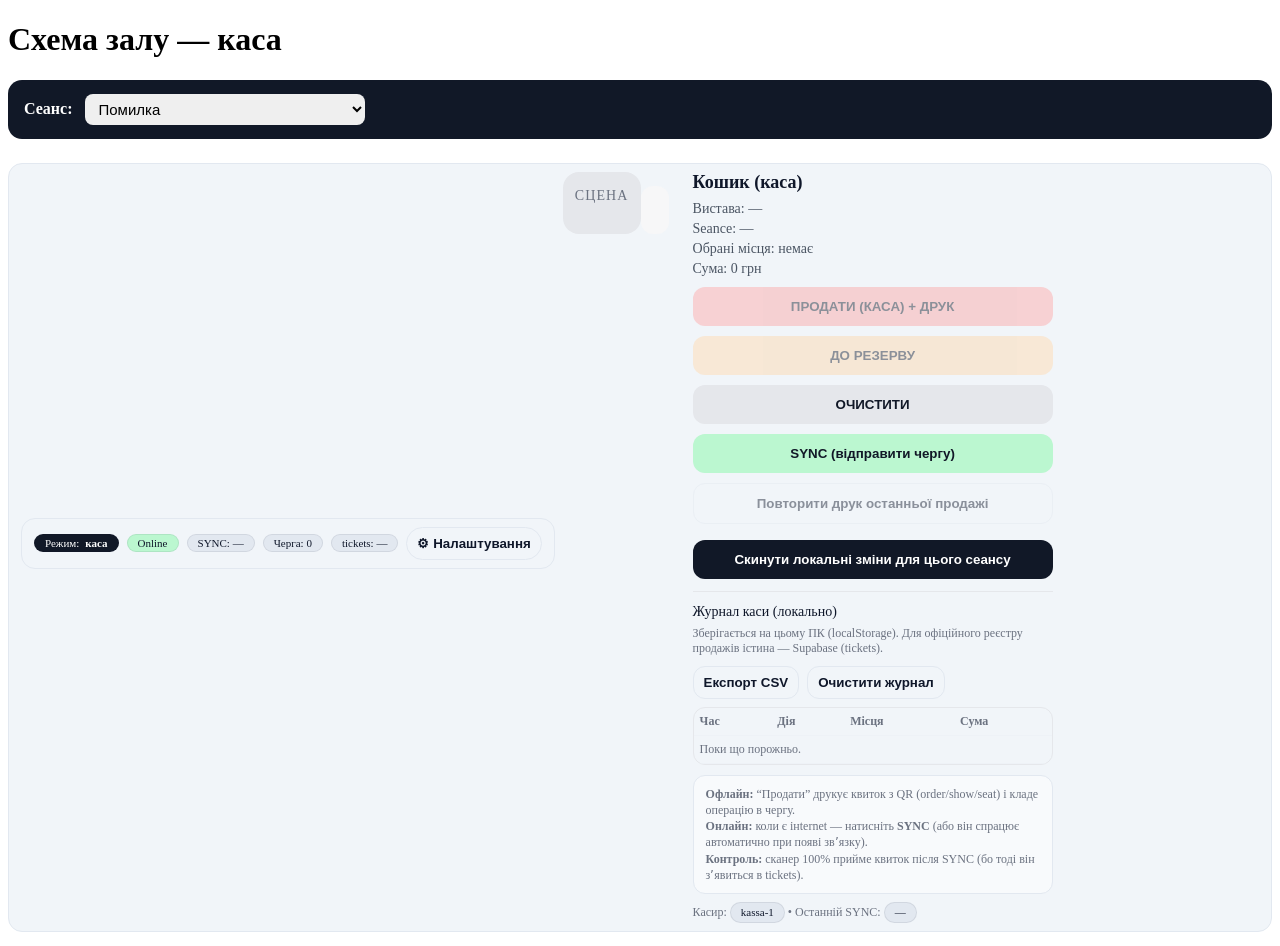
==== cashier/hall-cash.html @ d055e97c "Create hall-cash.html" ====
<!DOCTYPE html>
<html lang="uk">
<head>
  <meta charset="utf-8" />
  <meta name="viewport" content="width=device-width,initial-scale=1" /> 
  <title>Схема залу — каса</title>

  <link rel="stylesheet" href="../styles.css" />

  <!-- QR генерация в браузере -->
  <script type="module">
  import QRCode from "https://esm.sh/qrcode@1.5.4";
  window.QRCode = QRCode;
</script>

  <style>
    .hall-layout{display:flex;gap:24px;align-items:flex-start;}
    .hall-left{flex:1 1 auto;min-width:0;}
    .hall-sidebar{width:360px;flex:0 0 360px;}
    .hall-card{margin-top:0;}

  .hall-scroll{
  background:#e5e7eb;
  border-radius:16px;
  padding:12px;
  overflow-x:auto;
  overflow-y:visible;
  -webkit-overflow-scrolling:touch;
}
    .hall-inner{
  width: max-content;
  margin: 0 auto;
}


    .hall-section{margin-bottom:18px;}
    .hall-section-title{
      text-align:center;font-size:14px;text-transform:uppercase;
      letter-spacing:.08em;color:#6b7280;margin:4px 0 6px;
    }

    .row-line{display:flex;align-items:center;gap:8px;margin-bottom:4px;}
    .row-label{width:22px;text-align:right;font-size:11px;color:#6b7280;flex:0 0 22px;}
    .seats-row{display:flex;gap:4px;flex-wrap:nowrap;}

    .seat{
      width:24px;height:24px;border-radius:6px;border:1px solid #d1d5db;background:#fff;
      font-size:11px;display:flex;align-items:center;justify-content:center;
      cursor:pointer;padding:0;user-select:none;
    }
  

.seat--no-sale {
  background:#e5e7eb !important;
  color:#9ca3af !important;
  cursor:not-allowed;
}



    .seat--selected{background:#2563eb !important;color:#fff;border-color:#2563eb;}

    .seat--sold{background:#9ca3af !important;color:#fff;border-color:#9ca3af;cursor:not-allowed;}
    .seat--reserved{background:#f59e0b !important;color:#111827;border-color:#f59e0b;}
    .seat--blocked{background:#111827 !important;color:#fff;border-color:#111827;cursor:not-allowed;}

    .seat--gap-right{margin-right:16px;}
    .amphi-gap{width:24px;flex:0 0 24px;}

    .parter-wrap{display:flex;justify-content:center;align-items:flex-start;gap:24px;}
    .hall-lodge{display:flex;flex-direction:column;align-items:center;gap:4px;}
    .hall-lodge-label{font-size:11px;color:#6b7280;margin-bottom:4px;}
    .hall-lodge-seats{display:flex;flex-direction:column;gap:4px;}

    .hall-summary-title{margin-top:0;margin-bottom:8px;}
    .hall-summary-meta{font-size:14px;color:#4b5563;margin:4px 0;}

    .row-price-list{
      margin-top:14px;padding:12px 14px;background:#f7f7f8;border-radius:12px;font-size:14px;
    }
    .row-price{
      display:flex;align-items:center;gap:8px;font-size:14px;color:#0f172a;
      padding:6px 0;border-bottom:1px dotted #e5e7eb;
    }
    .row-price:last-child{border-bottom:0;}
    .row-price .dots{flex:1 1 auto;border-bottom:1px dotted #e5e7eb;height:0;transform:translateY(-2px);}

    .seat--empty{visibility:hidden;pointer-events:none;border:none;background:transparent;}

    .cash-badge{
      display:flex;flex-wrap:wrap;align-items:center;gap:8px;
      background:#f1f5f9;border:1px solid #e2e8f0;color:#0f172a;
      padding:8px 12px;border-radius:14px;font-size:12px;margin:6px 0 14px;
    }
    .pill{
      display:inline-flex;align-items:center;gap:6px;
      padding:2px 10px;border-radius:999px;background:#e2e8f0;color:#0f172a;font-size:11px;
      border:1px solid rgba(15,23,42,.08);
    }
    .pill.ok{background:#bbf7d0;}
    .pill.warn{background:#fed7aa;}
    .pill.bad{background:#fecaca;}
    .pill.dark{background:#111827;color:#fff;}

    .cash-actions{display:flex;flex-direction:column;gap:10px;margin-top:10px;}
    .btn{border:0;border-radius:12px;padding:12px 14px;font-weight:800;cursor:pointer;}
    .btn:disabled{opacity:.45;cursor:not-allowed;}
    .btn-sell{background:#fca5a5;color:#111827;}
    .btn-reserve{background:#fed7aa;color:#111827;}
    .btn-clear{background:#e5e7eb;color:#111827;}
    .btn-sync{background:#bbf7d0;color:#111827;}
    .btn-reset{background:#111827;color:#fff;margin-top:6px;}
    .btn-ghost{background:#f1f5f9;color:#0f172a;border:1px solid #e2e8f0;}

    .note{
      font-size:12px;color:#6b7280;line-height:1.35;margin-top:10px;
      background:#f8fafc;border:1px solid #e2e8f0;border-radius:12px;padding:10px 12px;
    }

    .smallline{font-size:12px;color:#6b7280;margin-top:8px;line-height:1.35;}
    .k-sep{height:1px;background:#e5e7eb;margin:12px 0;}
    .k-mini{font-size:12px;color:#6b7280;}
    .k-h3{margin:8px 0 6px;font-size:14px;}
    .k-table{width:100%;border-collapse:collapse;font-size:12px;}
    .k-table th,.k-table td{padding:6px 6px;border-bottom:1px solid #eef2f7;vertical-align:top;}
    .k-table th{text-align:left;color:#6b7280;font-weight:700;}
    .k-table td{color:#0f172a;}
    .k-table .muted{color:#6b7280;}

    /* Modal */
    .modalBack{position:fixed;inset:0;background:rgba(15,23,42,.55);display:none;align-items:center;justify-content:center;padding:16px;z-index:50;}
    .modal{width:min(560px,100%);background:#fff;border-radius:16px;padding:14px;border:1px solid #e5e7eb;box-shadow:0 20px 60px rgba(15,23,42,.25);}
    .modal h2{margin:0 0 10px;}
    .formRow{display:grid;gap:6px;margin:10px 0;}
    .formRow label{font-size:12px;color:#6b7280;}
    .formRow input{border:1px solid #e5e7eb;border-radius:12px;padding:10px 12px;font-size:14px;}
    .modalActions{display:flex;gap:10px;justify-content:flex-end;margin-top:12px;flex-wrap:wrap;}

.hall-left {
  display: flex;
  justify-content: center;
}

    
    @media (max-width:900px){
      .hall-layout{flex-direction:column;}
      .hall-sidebar{width:auto;}
    }

    /* -------------------- EMBED MODE (backoffice) -------------------- */
    html.embed .hall-sidebar { display: none !important; }
    html.embed .cash-badge { display: none !important; }
    html.embed .row-price-list { display: none !important; }

    html.embed .container { max-width: 100% !important; }
    html.embed .hall-layout { gap: 0 !important; }
    html.embed .hall-scroll { padding: 8px !important; }
    html.embed .hall-inner { width: max(1200px, 100%) !important; }
  </style>
</head>

<body>
  <div id="site-header"></div>

  <main class="main">
    <div class="container">
      <h1>Схема залу — каса</h1>

<div style="
  margin:16px 0 24px;
  padding:14px 16px;
  background:#111827;
  color:#fff;
  border-radius:14px;
  display:flex;
  align-items:center;
  gap:12px;
">

  <label style="font-weight:700;">Сеанс:</label>

  <select id="cashSeanceSelect"
          style="
            padding:6px 10px;
            font-size:15px;
            border-radius:8px;
            border:none;
            min-width:280px;
          ">
    <option value="">Завантаження…</option>
  </select>

</div>




<div class="cash-badge">

      
      <div class="cash-badge">
        <span class="pill dark">Режим: <b>каса</b></span>
        <span class="pill" id="netPill">—</span>
        <span class="pill" id="syncPill">SYNC: —</span>
        <span class="pill" id="qPill">Черга: 0</span>
        <span class="pill" id="onlineBlockPill">tickets: —</span>
        <button id="btnSettings" class="btn btn-ghost" style="padding:8px 10px;border-radius:999px;">⚙ Налаштування</button>
      </div>

      <div class="hall-layout">
        <div class="hall-left">
          <div class="hall-scroll">
            <div class="hall-inner">

              <section class="hall-section">
                <div class="hall-section-title">СЦЕНА</div>

                

                  <div id="parter-block"></div>

                  
              </section>

              

            </div>
          </div>

        <div class="row-price-list"></div>
        </div>  

        <aside class="hall-sidebar">
          <div class="card hall-card">
            <h2 class="hall-summary-title">Кошик (каса)</h2>

            <p id="summary-show" class="hall-summary-meta">Вистава: —</p>
            <p id="summary-seance" class="hall-summary-meta">Seance: —</p>
            <p id="summary-places" class="hall-summary-meta">Обрані місця: немає</p>
            <p id="summary-amount" class="hall-summary-meta">Сума: 0 грн</p>

            <div class="cash-actions">
              <button id="btn-sell" class="btn btn-sell" disabled>ПРОДАТИ (КАСА) + ДРУК</button>
              <button id="btn-reserve" class="btn btn-reserve" disabled>ДО РЕЗЕРВУ</button>
              <button id="btn-clear" class="btn btn-clear">ОЧИСТИТИ</button>
              <button id="btn-sync" class="btn btn-sync">SYNC (відправити чергу)</button>
              <button id="btn-reprint" class="btn btn-ghost" disabled>Повторити друк останньої продажі</button>
              <button id="btn-reset" class="btn btn-reset">Скинути локальні зміни для цього сеансу</button>
            </div>

            <div class="k-sep"></div>

            <div class="k-h3">Журнал каси (локально)</div>
            <div class="k-mini">Зберігається на цьому ПК (localStorage). Для офіційного реєстру продажів істина — Supabase (tickets).</div>

            <div style="display:flex;gap:8px;flex-wrap:wrap;margin:10px 0 8px;">
              <button id="btnExportCashCsv" class="btn btn-ghost" style="padding:8px 10px;">Експорт CSV</button>
              <button id="btnClearCashLog" class="btn btn-ghost" style="padding:8px 10px;">Очистити журнал</button>
            </div>

            <div style="max-height:220px;overflow:auto;border:1px solid #e5e7eb;border-radius:12px;">
              <table class="k-table" id="cashLogTable">
                <thead>
                  <tr>
                    <th>Час</th>
                    <th>Дія</th>
                    <th>Місця</th>
                    <th>Сума</th>
                  </tr>
                </thead>
                <tbody id="cashLogBody">
                  <tr><td class="muted" colspan="4">Поки що порожньо.</td></tr>
                </tbody>
              </table>
            </div>

            <div class="note">
              <b>Офлайн:</b> “Продати” друкує квиток з QR (order/show/seat) і кладе операцію в чергу.
              <br><b>Онлайн:</b> коли є інternet — натисніть <b>SYNC</b> (або він спрацює автоматично при появі звʼязку).
              <br><b>Контроль:</b> сканер 100% прийме квиток після SYNC (бо тоді він зʼявиться в tickets).
            </div>

            <div class="smallline">
              Касир: <span class="pill" id="cashierIdPill">—</span>
              • Останній SYNC: <span class="pill" id="lastSyncPill">—</span>
            </div>
          </div>
        </aside>
      </div>
    </div>
  </main>

  <div id="site-footer"></div>
  <script type="module" src="../scripts/include.js"></script>

  <!-- Modal -->
  <div class="modalBack" id="modalBack">
    <div class="modal">
      <h2>Налаштування каси (цей ПК)</h2>

      <div class="formRow">
        <label for="inpCashierId">cashier_id (наприклад: kassa-1)</label>
        <input id="inpCashierId" placeholder="kassa-1" />
      </div>

      <div class="formRow">
        <label for="inpSecret">CASHIER_SYNC_SECRET (якщо використовується)</label>
        <input id="inpSecret" placeholder="(можна лишити пустим)" />
      </div>

      <div class="k-mini">
        Якщо секрет пустий — запит піде без заголовка <code>x-cashier-secret</code>.
      </div>

      <div class="modalActions">
        <button id="btnModalClose" class="btn btn-ghost" style="padding:10px 12px;">Закрити</button>
        <button id="btnModalSave" class="btn btn-sync" style="padding:10px 12px;">Зберегти</button>
      </div>
    </div>
  </div>

  <script>
    const qs = new URLSearchParams(location.search);
    const showSlug  = (qs.get("show")   || "").trim();
const SEANCE_ID = (qs.get("seance") || "").trim();

    // embed mode (backoffice): ?embed=1
    const EMBED = qs.get("embed") === "1";
    if (EMBED) document.documentElement.classList.add("embed");

    // Supabase project (читання проданих місць)
    const SUPABASE_URL = "https://fhusjlkneckbvnrdhbil.supabase.co";
    const SUPABASE_ANON_KEY = "sb_publishable_nCCfptJOb8Lzy1uAwGBJzA_OJtDneTS";

    // Edge Function cash-sync-ts (ВАЖНО!)
    const PROJECT_REF = "fhusjlkneckbvnrdhbil";
    const CASH_SYNC_V1 = `https://${PROJECT_REF}.functions.supabase.co/functions/v1/cash-sync-ts`;

let SEANCE_CONFIG = null;

async function loadSeanceConfig() {
  if (!SEANCE_ID) return null;

  // 1️⃣ пробуем Supabase
  try {
    const url =
      `${SUPABASE_URL}/rest/v1/seances_pricing` +
      `?seance_id=eq.${encodeURIComponent(SEANCE_ID)}` +
      `&select=pricing,seat_overrides`;

    const res = await fetch(url, {
      headers: {
        apikey: SUPABASE_ANON_KEY,
        Authorization: `Bearer ${SUPABASE_ANON_KEY}`,
      },
      cache: "no-store"
    });

    if (res.ok) {
      const rows = await res.json();
      if (rows && rows.length) {
        return {
          pricing: rows[0].pricing || {},
          seat_overrides: rows[0].seat_overrides || {}
        };
      }
    }
  } catch (e) {
    // молча падаем дальше
  }

  // 2️⃣ fallback на локальный файл
  try {
    const res = await fetch(`../data/seances/${SEANCE_ID}.json`, {
      cache: "no-store"
    });

    if (!res.ok) return null;
    return await res.json();
  } catch {
    return null;
  }
}


    
   const parterRows = Array.from({ length: 18 }, (_, i) => ({
  row: i + 1,
  seats: 20,
  zone: "Партер",
  price: 0,
  className: ""
}));



    const amphiLeftRows  = [
      {row:19,seats:11},{row:20,seats:11},{row:21,seats:11},{row:22,seats:11},{row:23,seats:11},
    ].map(r=>({...r, zone:"Амфітеатр (ліва)", price:0, className:"seat--amphi"}));

    const amphiRightRows = [
      {row:19,seats:11},{row:20,seats:11},{row:21,seats:11},
    ].map(r=>({...r, zone:"Амфітеатр (права)", price:0, className:"seat--amphi"}));

    const balconyRows15 = [1,2,3,4,5].map(n=>( { row:n, zone:"Балкон", price:0, className:"seat--balcony" } ));
    const balconyRow6 = { row:6, zone:"Балкон", price:0, className:"seat--balcony" };

   const lodgeSeats = Array.from({ length: 18 }, (_, i) => ({
  index: i + 1,
  price: 0,
  zone: "Ложа",
  className: ""
}));



    function seatKey(meta){
      const row = meta.row ?? 0;
      const seat = meta.seat ?? 0;
      if (meta.zone === "Партер") return `P${row}-M${seat}`;
      if (String(meta.zone).startsWith("Амфітеатр")) return `A${row}-M${seat}`;
      if (meta.zone === "Балкон") return `B${row}-M${seat}`;
      if (meta.zone === "Ложа А") return `A0-M${seat}`;
      if (meta.zone === "Ложа Б") return `B0-M${seat}`;
      return `P${row}-M${seat}`;
    }

    function seatKeyToHuman(k){
      const m = String(k).match(/^([PAB])(\d+)-M(\d+)$/i);
      if (!m) return k;
      const prefix = m[1].toUpperCase();
      const row = Number(m[2]);
      const seat = Number(m[3]);
      if (prefix === "P") return `Ряд ${row}, місце ${seat} (Партер)`;
      if (prefix === "A") return row === 0 ? `Ложа А, місце ${seat}` : `Ряд ${row}, місце ${seat} (Амфітеатр)`;
      if (prefix === "B") return row === 0 ? `Ложа Б, місце ${seat}` : `Ряд ${row}, місце ${seat} (Балкон)`;
      return k;
    }

    async function fetchJsonSafe(url){
      try{
        const res = await fetch(url, {cache:"no-store"});
        if(!res.ok) return null;
        const txt = await res.text();
        try{ return JSON.parse(txt); }catch(e){ return null; }
      }catch(e){ return null; }
    }

    // --------- “оболочка кассы”: настройки + индикаторы + журнал ---------
    function fmtTime(ts){
      if(!ts) return "—";
      const d = new Date(ts);
      const pad = (n)=>String(n).padStart(2,"0");
      return `${pad(d.getHours())}:${pad(d.getMinutes())}:${pad(d.getSeconds())}`;
    }

    function setNetPill(){
      const el = document.getElementById("netPill");
      if(!el) return;
      const on = navigator.onLine;
      el.className = "pill " + (on ? "ok" : "bad");
      el.textContent = on ? "Online" : "Offline";
    }

    function setSyncPill(text, kind){
      const el = document.getElementById("syncPill");
      if(!el) return;
      el.className = "pill " + (kind || "");
      el.textContent = text;
    }

    function setQp(n){
      const el = document.getElementById("qPill");
      if(el) el.textContent = `Черга: ${n}`;
    }

    function setTicketsPill(text, kind){
      const el = document.getElementById("onlineBlockPill");
      if(!el) return;
      el.className = "pill " + (kind || "");
      el.textContent = text;
    }

    function getCashierId(){
      return localStorage.getItem("cashier_id") || "kassa-1";
    }
    function setCashierId(v){
      localStorage.setItem("cashier_id", v || "kassa-1");
      const el = document.getElementById("cashierIdPill");
      if(el) el.textContent = getCashierId();
    }
    function getCashierSecret(){
      return localStorage.getItem("cashier_sync_secret") || "";
    }
    function setCashierSecret(v){
      localStorage.setItem("cashier_sync_secret", v || "");
    }

    function lastSyncKey(){
      return `cash_last_sync_${PROJECT_REF}`;
    }
    function setLastSync(ts){
      localStorage.setItem(lastSyncKey(), String(ts||Date.now()));
      const el = document.getElementById("lastSyncPill");
      if(el) el.textContent = fmtTime(Number(localStorage.getItem(lastSyncKey())||0));
    }
    function initLastSync(){
      const v = Number(localStorage.getItem(lastSyncKey())||0);
      const el = document.getElementById("lastSyncPill");
      if(el) el.textContent = v ? fmtTime(v) : "—";
    }

    // Cash log (локально, по seance)
    function cashLogKey(){
      return `cash_log_${SEANCE_ID || showSlug || "unknown"}`;
    }
    function loadCashLog(){
      try{
        const raw = localStorage.getItem(cashLogKey());
        const arr = raw ? JSON.parse(raw) : [];
        return Array.isArray(arr) ? arr : [];
      }catch(e){ return []; }
    }
    function saveCashLog(arr){
      localStorage.setItem(cashLogKey(), JSON.stringify(Array.isArray(arr)?arr:[]));
      renderCashLog();
    }
    function pushCashLog(entry){
      const arr = loadCashLog();
      arr.unshift(entry);
      if(arr.length > 300) arr.length = 300;
      saveCashLog(arr);
    }
    function renderCashLog(){
      const body = document.getElementById("cashLogBody");
      if(!body) return;

      const arr = loadCashLog();
      if(!arr.length){
        body.innerHTML = `<tr><td class="muted" colspan="4">Поки що порожньо.</td></tr>`;
        const rp = document.getElementById("btn-reprint");
        if(rp) rp.disabled = true;
        return;
      }
      body.innerHTML = arr.slice(0,60).map(x=>{
        const seats = Array.isArray(x.seats) ? x.seats.map(seatKeyToHuman).join("; ") : "";
        const sum = x.total || 0;
        return `
          <tr>
            <td class="muted">${fmtTime(x.ts)}</td>
            <td><b>${x.type}</b></td>
            <td>${seats}</td>
            <td><b>${sum} грн</b></td>
          </tr>
        `;
      }).join("");

      const last = arr[0];
      const rp = document.getElementById("btn-reprint");
      if(rp) rp.disabled = !(last && last.type==="SALE" && Array.isArray(last.tickets) && last.tickets.length);
    }

    function downloadText(filename, text){
      const blob = new Blob([text], {type:"text/plain;charset=utf-8"});
      const a = document.createElement("a");
      a.href = URL.createObjectURL(blob);
      a.download = filename;
      document.body.appendChild(a);
      a.click();
      setTimeout(()=>{ URL.revokeObjectURL(a.href); a.remove(); }, 250);
    }

    function toCsv(rows){
      const esc = (v)=>('"'+String(v??"").replace(/"/g,'""')+'"');
      return rows.map(r=>r.map(esc).join(",")).join("\n");
    }

    // ---- show meta / seance_id ----
    let SHOW_META = null;
// SEANCE_ID берётся из query (?seance=...)


async function loadShowMeta(){

  if (!SEANCE_ID) {
    const elShow = document.getElementById("summary-show");
    const elSeance = document.getElementById("summary-seance");

    if (elShow) elShow.textContent = "Вистава: —";
    if (elSeance) elSeance.textContent = "Seance: —";

    renderCashLog();
    return;
  }

  try {

    // 1️⃣ Получаем show_slug из Supabase по текущему сеансу
    const res = await fetch(
      `${SUPABASE_URL}/rest/v1/seances?id=eq.${encodeURIComponent(SEANCE_ID)}&select=show_slug`,
      {
        headers:{
          apikey: SUPABASE_ANON_KEY,
          Authorization: `Bearer ${SUPABASE_ANON_KEY}`
        }
      }
    );

    if (!res.ok) throw new Error("seance not found");

    const rows = await res.json();
    if (!rows || !rows.length) throw new Error("empty seance");

    const realShowSlug = rows[0].show_slug;
    if (!realShowSlug) throw new Error("no show_slug");

    // 2️⃣ Грузим show.json из data/shows
    const showRes = await fetch(`../data/shows/${realShowSlug}.json`, {
      cache: "no-store"
    });

    if (!showRes.ok) throw new Error("show json not found");

    SHOW_META = await showRes.json();

    const title = SHOW_META?.title || "—";

    const elShow = document.getElementById("summary-show");
    const elSeance = document.getElementById("summary-seance");

    if (elShow) {
      elShow.textContent = `Вистава: ${title}`;
    }

    if (elSeance) {
      elSeance.textContent = `Seance: ${SEANCE_ID}`;
    }

  } catch(e) {

    console.warn("Помилка loadShowMeta:", e);

    const elShow = document.getElementById("summary-show");
    const elSeance = document.getElementById("summary-seance");

    if (elShow) elShow.textContent = "Вистава: —";
    if (elSeance) elSeance.textContent = `Seance: ${SEANCE_ID || "—"}`;
  }

  renderCashLog();
}


 


    // Онлайн-проданные места из tickets (блокируем их)
    const takenSeatsOnline = new Set();
    async function loadTakenSeatsOnline() {

  if (!SEANCE_ID) {
    console.warn("SEANCE_ID пустой");
    return;
  }

  const url =
    `${SUPABASE_URL}/rest/v1/tickets` +
    `?seance_id=eq.${encodeURIComponent(SEANCE_ID)}` +
    `&select=seat_label`;

  try {

    const res = await fetch(url, {
      headers: {
        apikey: SUPABASE_ANON_KEY,
        Authorization: `Bearer ${SUPABASE_ANON_KEY}`
      }
    });

    if (!res.ok) {
      setTicketsPill("tickets: помилка", "bad");
      return;
    }

    const rows = await res.json().catch(() => []);

    takenSeatsOnline.clear();

    rows.forEach(r => {
      if (r && r.seat_label) {
        takenSeatsOnline.add(String(r.seat_label));
      }
    });

    setTicketsPill(`tickets: ok (${takenSeatsOnline.size})`, "ok");

  } catch (e) {
    setTicketsPill("tickets: нема інтернету", "bad");
  }
}

    // Локальные состояния кассы по seance_id
    function cashPatchKey(){
      return `cash_patch_${SEANCE_ID || showSlug || "unknown"}`;
    }
    function loadCashPatch(){
      try{
        const raw = localStorage.getItem(cashPatchKey());
        const obj = raw ? JSON.parse(raw) : {};
        return (obj && typeof obj === "object") ? obj : {};
      }catch(e){ return {}; }
    }
    function saveCashPatch(patch){
      localStorage.setItem(cashPatchKey(), JSON.stringify(patch || {}));
    }

    // Очередь операций
    function opsQueueKey(){
      return `cash_ops_queue_v1_${PROJECT_REF}`;
    }
    function loadQueue(){
      try{
        const raw = localStorage.getItem(opsQueueKey());
        const arr = raw ? JSON.parse(raw) : [];
        return Array.isArray(arr) ? arr : [];
      }catch(e){ return []; }
    }
    function saveQueue(arr){
      localStorage.setItem(opsQueueKey(), JSON.stringify(Array.isArray(arr) ? arr : []));
      const n = (arr || []).length;
      setQp(n);
    }
    function refreshQueueCount(){
      const q = loadQueue();
      setQp(q.length);
    }

    let CASH_PATCH = {};
    const selected = new Map(); // key -> {price}
    const seatButtons = new Map(); // key -> button

    function getEffectiveStatus(key){
      if (takenSeatsOnline.has(key)) return "blocked";
      return CASH_PATCH[key]?.status || "free";
    }

    function applyStatusClass(btn, status){
      btn.classList.remove("seat--sold","seat--reserved","seat--blocked");
      btn.disabled = false;
      if (status === "sold"){ btn.classList.add("seat--sold"); btn.disabled = true; }
      if (status === "reserved"){ btn.classList.add("seat--reserved"); }
      if (status === "blocked"){ btn.classList.add("seat--blocked"); btn.disabled = true; }
    }

    function applySeanceConfig(meta){
  if (!SEANCE_CONFIG) return null;

  const key = seatKey(meta);

  if (SEANCE_CONFIG.seat_overrides?.[key]) {
    return SEANCE_CONFIG.seat_overrides[key];
  }

  const zoneLetter =
    meta.zone === "Партер" ? "P" :
    meta.zone.startsWith("Амфітеатр") ? "A" :
    meta.zone === "Балкон" ? "B" : null;

  if (!zoneLetter) return null;

  for (const rule in SEANCE_CONFIG.pricing || {}) {
    const m = rule.match(/^([PAB])(\d+)-(\d+)$/);
    if (!m) continue;
    const [, z, from, to] = m;
    if (z === zoneLetter &&
        meta.row >= Number(from) &&
        meta.row <= Number(to)) {
      return SEANCE_CONFIG.pricing[rule]; 
    }
  }
  return null;
}

function makeSeatElement(key,label,extraClass,price,meta){
  let finalPrice = price;
  let finalClass = extraClass;
  let saleAllowed = true;

  const cfg = applySeanceConfig(meta);
  if (cfg) {
    if (cfg.price !== undefined) finalPrice = cfg.price;
    if (cfg.class) finalClass = cfg.class;
    if (cfg.sale === false) saleAllowed = false;
  }

 const btn = document.createElement("button");
btn.type = "button";
btn.textContent = label;
btn.className = "seat" + (finalClass ? " " + finalClass : "");
btn.dataset.key = key;
btn.dataset.price = String(finalPrice);

// 🎨 APPLY COLOR FROM SEANCE (cash)
if (cfg && cfg.color) {
  btn.style.background = cfg.color;
  btn.style.color = "#fff";
}


  applyStatusClass(btn, getEffectiveStatus(key));

  if (!saleAllowed) {
    btn.classList.add("seat--no-sale");
    btn.disabled = true;
  }

  btn.addEventListener("click", ()=>{
    const st = getEffectiveStatus(key);
    if (st === "sold" || st === "blocked" || !saleAllowed) return;

    if (btn.classList.contains("seat--selected")){
      btn.classList.remove("seat--selected");
      selected.delete(key);
    } else {
      btn.classList.add("seat--selected");
      selected.set(key, { price: finalPrice });
    }
    updateSummary();
  });

  seatButtons.set(key, btn);
  return btn;
}


    function clearSelection(){
      for (const k of selected.keys()){
        const b = seatButtons.get(k);
        if (b) b.classList.remove("seat--selected");
      }
      selected.clear();
      updateSummary();
    }

    function reapplyAllStatuses(){
      for (const [k, b] of seatButtons.entries()){
        applyStatusClass(b, getEffectiveStatus(k));
      }
    }

    function updateSummary(){
      const placesEl = document.getElementById("summary-places");
      const amountEl = document.getElementById("summary-amount");
      const btnSell = document.getElementById("btn-sell");
      const btnRes  = document.getElementById("btn-reserve");

      const keys = Array.from(selected.keys());
      if (!keys.length){
        if(placesEl) placesEl.textContent = "Обрані місця: немає";
        if(amountEl) amountEl.textContent = "Сума: 0 грн";
        if(btnSell) btnSell.disabled = true;
        if(btnRes)  btnRes.disabled  = true;
        return;
      }

      const total = Array.from(selected.values()).reduce((s,x)=>s+(x.price||0),0);
      if(placesEl) placesEl.textContent = "Обрані місця: " + keys.map(seatKeyToHuman).join("; ");
      if(amountEl) amountEl.textContent = "Сума: " + total + " грн";
      if(btnSell) btnSell.disabled = false;
      if(btnRes)  btnRes.disabled  = false;
            // === SEND BASKET TO BACKOFFICE ===
      if (window.parent && EMBED) {
        window.parent.postMessage(
          {
            source: "hall-cash",
            type: "basket:update",
            payload: {
              seats: Array.from(selected.keys()),
              total
            }
          },
          "*"
        );
      }

    }

    function applyStatusToSelectedLocal(status){
      const keys = Array.from(selected.keys());
      if (!keys.length) return;

      for (const k of keys){
        if (takenSeatsOnline.has(k)) continue;
        CASH_PATCH[k] = { status, ts: Date.now() };
      }
      saveCashPatch(CASH_PATCH);

      pushCashLog({
        ts: Date.now(),
        type: status === "reserved" ? "RESERVE" : String(status||"").toUpperCase(),
        seats: keys,
        total: Array.from(selected.values()).reduce((s,x)=>s+(x.price||0),0)
      });

      clearSelection();
      reapplyAllStatuses();
    }

    // ---- op_id generator ----
    function genOpId(){
      const d = new Date();
      const yyyy = d.getFullYear();
      const mm = String(d.getMonth()+1).padStart(2,"0");
      const dd = String(d.getDate()).padStart(2,"0");
      const hh = String(d.getHours()).padStart(2,"0");
      const mi = String(d.getMinutes()).padStart(2,"0");
      const ss = String(d.getSeconds()).padStart(2,"0");
      const rnd = Math.random().toString(16).slice(2,8);
      return `KR-SHEV-${yyyy}${mm}${dd}-${hh}${mi}${ss}-${rnd}`;
    }

    // order_id как на сервере (cash-sync-ts)
    function calcCashOrderId(seance_id, show_slug, op_id){
      const base = seance_id ? seance_id : show_slug;
      return `CASH-${base}-${op_id}`;
    }

// ---- печать билетов (с QR) ----
    async function openPrintWindowOffline(tickets, meta){
      const theatre = "Найменування майданчика";
      const title = meta?.title || showSlug || "Квиток";
      const dt = (meta?.date && meta?.time) ? `${meta.date} ${meta.time}` : "";
      const seance = SEANCE_ID || "";

      const cardsHtml = [];
      for (const t of tickets){
        const payload = `order:${t.order_id}|show:${t.show_slug}|seat:${t.seat_label}`;

        let qrDataUrl = "";
        try{
          qrDataUrl = await window.QRCode.toDataURL(payload, { width: 320, margin: 2, errorCorrectionLevel: "M" });

        }catch(e){ qrDataUrl = ""; }

        cardsHtml.push(`
          <div class="t">
            <div class="h">
              <div class="theatre">${theatre}</div>
              <div class="ord">Канал: Каса<br/>OP: ${t.op_id}</div>
            </div>
            <div class="show">${title}</div>
            <div class="meta">
              ${dt ? `<div>Дата/час: ${dt}</div>` : ``}
              <div><b>${seatKeyToHuman(t.seat_label)}</b></div>
              ${seance ? `<div class="muted">Seance: ${seance}</div>` : ``}
              <div class="muted">Order: ${t.order_id}</div>
            </div>
            <div class="price">Ціна: ${t.price} грн</div>

            ${qrDataUrl ? `<img class="qr" src="${qrDataUrl}" alt="QR"/>` : `<div class="qr-miss">QR не згенеровано</div>`}

            <div class="note">
              Квиток дійсний на одну особу. Зберігайте до кінця вистави.<br/>
              Для гарантованого сканування натисніть SYNC (коли є інтернет).
            </div>
          </div>
        `);
      }

      const html = `<!doctype html>
<html lang="uk">
<head>
<meta charset="utf-8"/>
<meta name="viewport" content="width=device-width,initial-scale=1"/>
<title>Друк квитків</title>
<style>
  body{font-family:Arial,sans-serif;margin:16px;color:#111827;}
  .wrap{display:flex;flex-wrap:wrap;gap:14px;}
  .t{width:320px;border:1px solid #e5e7eb;border-radius:14px;padding:12px;}
  .h{display:flex;justify-content:space-between;gap:10px;margin-bottom:6px;}
  .theatre{font-weight:700;font-size:12px;}
  .ord{font-size:11px;color:#6b7280;text-align:right;}
  .show{font-size:14px;font-weight:800;margin:6px 0 4px;}
  .meta{font-size:12px;color:#374151;line-height:1.35;}
  .muted{font-size:11px;color:#6b7280;margin-top:4px;}
  .price{margin-top:8px;font-size:14px;font-weight:800;}
  .qr{display:block;margin:10px auto 6px;width:190px;height:190px;border:1px solid #e5e7eb;border-radius:10px;}
  .qr-miss{margin:10px 0;padding:10px;border:1px dashed #e5e7eb;border-radius:10px;color:#6b7280;text-align:center;}
  .note{font-size:10px;color:#6b7280;line-height:1.3;margin-top:8px;}
</style>
</head>
<body>
  <div class="wrap">${cardsHtml.join("")}</div>
</body>
</html>`;

      const w = window.open("", "_blank");
      if (!w){ alert("Браузер заблокував pop-up. Дозволь відкриття вікон для друку."); return; }
      w.document.open();
      w.document.write(html);
      w.document.close();

      setTimeout(()=>{ try{ w.focus(); w.print(); }catch(e){} }, 250);
    }


    
    async function postCashSync(cashier_id, ops){
      const secret = getCashierSecret().trim();
      const headers = { "Content-Type": "application/json" };
      if (secret) headers["x-cashier-secret"] = secret;

      const res = await fetch(CASH_SYNC_V1, {
        method:"POST",
        headers,
        body: JSON.stringify({ cashier_id, ops }), 
      });

      const txt = await res.text();
      let data = null;
      try{ data = JSON.parse(txt); }catch(e){ data = { raw: txt }; }
      return { ok: res.ok, status: res.status, data };
    }

    async function syncQueue(){
      const queue = loadQueue();
      if (!queue.length) { alert("Черга порожня."); return; }

      const cashier_id = getCashierId();
      setSyncPill("SYNC: відправка…", "warn");

      const r = await postCashSync(cashier_id, queue);

      if (!r.ok){
        const msg = (r.data && (r.data.details || r.data.error)) ? (r.data.details || r.data.error) : "unknown";
        setSyncPill("SYNC: помилка", "bad");
        alert("SYNC помилка: " + msg);
        return;
      }

      const resArr = Array.isArray(r.data?.results) ? r.data.results : [];
      const okOps = new Set(resArr.filter(x => x && x.ok === true).map(x => x.op_id));

      const left = queue.filter(op => !okOps.has(op.op_id));
      saveQueue(left);

      setLastSync(Date.now());
      setSyncPill(`SYNC: ok=${okOps.size}, left=${left.length}`, okOps.size ? "ok" : "");

      const bad = resArr.filter(x=>x && x.ok !== true);
      if (bad.length){
        const msg = bad.slice(0,6).map(x=>`${x.op_id}: ${(x.error||x.details||"error")}`).join("\n");
        alert("SYNC частково з помилками:\n" + msg);
      }

      await loadTakenSeatsOnline();
      reapplyAllStatuses();
    }

    // ---- ПРОДАЖА (офлайн) ----
    async function sellAndPrintOffline(){
      const keys = Array.from(selected.keys());
      if (!keys.length) return;

      if (!SEANCE_ID){
        alert("Немає seance_id (потрібні date/time в afisha.json).");
        return;
      }

      const op_id = genOpId();

      const prices = {};
      for (const k of keys) prices[k] = Number(selected.get(k)?.price || 0);

      const op = {
        op_id,
        type: "sale",
        seance_id: SEANCE_ID,
        show_slug: showSlug,
        seats: keys,
        prices,
        sold_at: new Date().toISOString(),
      };

      const queue = loadQueue();
      queue.push(op);
      saveQueue(queue);

      for (const k of keys){
        if (takenSeatsOnline.has(k)) continue;
        CASH_PATCH[k] = { status: "sold", ts: Date.now(), op_id };
      }
      saveCashPatch(CASH_PATCH);

      const order_id = calcCashOrderId(SEANCE_ID, showSlug, op_id);
      const tickets = keys.map(k => ({
        op_id,
        order_id,
        show_slug: showSlug,
        seat_label: k,
        price: Number(prices[k] || 0),
      }));

      pushCashLog({
        ts: Date.now(),
        type: "SALE",
        seats: keys,
        total: tickets.reduce((s,t)=>s+(t.price||0),0),
        tickets
      });

      clearSelection();
      reapplyAllStatuses();
      await openPrintWindowOffline(tickets, SHOW_META);

      try{
        if (navigator.onLine) {
          const q2 = loadQueue();
          if (q2.length) await syncQueue();
        }
      }catch(e){}
    }

    // ---- reprint last sale ----
    async function reprintLastSale(){
      const arr = loadCashLog();
      const last = arr.find(x=>x && x.type==="SALE" && Array.isArray(x.tickets) && x.tickets.length) || null;
      if (!last){ alert("Немає збереженої останньої продажі для друку."); return; }
      await openPrintWindowOffline(last.tickets, SHOW_META);
    }

    // ---- render blocks ----
    function renderParter(){
      const block = document.getElementById("parter-block");
      block.innerHTML = "";
      parterRows.forEach(r=>{
        const rowLine = document.createElement("div");
        rowLine.className = "row-line";

        const lab = document.createElement("div");
        lab.className = "row-label";
        lab.textContent = r.row;
        rowLine.appendChild(lab);

        const seatsRow = document.createElement("div");
        seatsRow.className = "seats-row";

        for (let s=1; s<=r.seats; s++){
          const meta = { zone:"Партер", row:r.row, seat:s };
const cls = r.className + (s===10 ? " seat--gap-right" : "");
seatsRow.appendChild(
  makeSeatElement(seatKey(meta), s, cls, r.price, meta)
);


        }

        rowLine.appendChild(seatsRow);
        block.appendChild(rowLine);
      });
    }

function renderHallFromJson(HALL_RAW) {

  const block = document.getElementById("parter-block");
  block.innerHTML = "";

  HALL_RAW.rows.forEach(r => {

    const rowLine = document.createElement("div");
    rowLine.className = "row-line";

    // 👇 ВОТ ЭТО ДОБАВЛЯЕМ
const lab = document.createElement("div");
lab.className = "row-label";
lab.textContent = r.row;
rowLine.appendChild(lab);

const seatsRow = document.createElement("div");
seatsRow.className = "seats-row";

   

// offset из JSON
const offset = r.offset || 0;

for (let i = 0; i < offset; i++) {
  const spacer = document.createElement("div");
  spacer.className = "seat seat--empty";
  spacer.style.visibility = "hidden";
  seatsRow.appendChild(spacer);
}

for (let s = 1; s <= r.seats; s++) {

      const meta = {
        zone: "Партер",
        row: r.row,
        seat: s
      };

      let cls = "";

      if (r.aisles && r.aisles.includes(s)) {
        cls += " seat--gap-right";
      }

      seatsRow.appendChild(
        makeSeatElement(
          seatKey(meta),
          s,
          cls,
          0,
          meta
        )
      );
    }

    rowLine.appendChild(seatsRow);
    block.appendChild(rowLine);

// ===== ПРОХОД МЕЖДУ РЯДАМИ =====
if (r.gapAfter) {
  const gap = document.createElement("div");
  gap.style.height = "40px";   // ← ВОТ ТУТ регулируешь размер прохода
  gap.style.width = "100%";
  block.appendChild(gap);
}
    
  });
}
    
    function renderLodges(){
      const a = document.getElementById("lodge-a-seats");
      const b = document.getElementById("lodge-b-seats");
      a.innerHTML = ""; b.innerHTML = "";

      lodgeSeats.forEach(ls=>{
        const metaA = { zone:"Ложа А", row:0, seat:ls.index };
const metaB = { zone:"Ложа Б", row:0, seat:ls.index };

a.appendChild(makeSeatElement(seatKey(metaA), ls.index, ls.className, 10, metaA));
b.appendChild(makeSeatElement(seatKey(metaB), ls.index, ls.className, 10, metaB));

      });
    }

    function renderAmphi(){
      const block = document.getElementById("amphi-block");
      block.innerHTML = "";
      [19,20,21,22,23].forEach(rowNum=>{
        const rowLine = document.createElement("div");
        rowLine.className = "row-line";

        const lab = document.createElement("div");
        lab.className = "row-label";
        lab.textContent = rowNum;
        rowLine.appendChild(lab);

        const left = document.createElement("div");
        left.className = "seats-row";
        const right = document.createElement("div");
        right.className = "seats-row";
        const gap = document.createElement("div");
        gap.className = "amphi-gap";

        const leftCfg = amphiLeftRows.find(r=>r.row===rowNum);
        const rightCfg = amphiRightRows.find(r=>r.row===rowNum);

        if (leftCfg){
          for(let s=1;s<=leftCfg.seats;s++){
            const meta = { zone:leftCfg.zone, row:rowNum, seat:s };
left.appendChild(makeSeatElement(seatKey(meta), s, leftCfg.className, 120, meta));

          }
        }
        if (rightCfg){
          for(let s=1;s<=rightCfg.seats;s++){
            const seatNum = s+11;
            const meta = { zone:rightCfg.zone, row:rowNum, seat:seatNum };
right.appendChild(makeSeatElement(seatKey(meta), seatNum, rightCfg.className, 120, meta));

          }
        }

        rowLine.appendChild(left);
        rowLine.appendChild(gap);
        rowLine.appendChild(right);
        block.appendChild(rowLine);
      });
    }

    function renderBalcony(){
      const block = document.getElementById("balcony-block");
      block.innerHTML = "";

      balconyRows15.forEach(r=>{
        const rowLine = document.createElement("div");
        rowLine.className = "row-line";

        const lab = document.createElement("div"); 
        lab.className = "row-label";
        lab.textContent = r.row;
        rowLine.appendChild(lab);

        const seatsRow = document.createElement("div");
        seatsRow.className = "seats-row";

        for(let pos=1;pos<=28;pos++){
          const meta = { zone:"Балкон", row:6, seat:pos };

const cls  = r.className + (pos === 14 ? " seat--gap-right" : "");
seatsRow.appendChild(
  makeSeatElement(
    seatKey(meta),
    pos,
    cls,
    100,
    meta
  )
);

        }

        rowLine.appendChild(seatsRow);
        block.appendChild(rowLine);
      });

      const rowLine = document.createElement("div");
      rowLine.className = "row-line";

      const lab = document.createElement("div");
      lab.className = "row-label";
      lab.textContent = 6;
      rowLine.appendChild(lab);

      const seatsRow = document.createElement("div");
      seatsRow.className = "seats-row";

      for(let pos=1;pos<=28;pos++){
        if (pos<=10){
          const meta = { zone:"Балкон", row:6, seat:pos };
const cls = "seat--balcony" + (pos === 14 ? " seat--gap-right" : "");
seatsRow.appendChild(
  makeSeatElement(
    seatKey(meta),
    pos,
    cls,
    100,
    meta
  )
);

        } else if (pos>=19){
          const seatNum = pos-8;
          const meta = { zone: "Балкон", row: 6, seat: seatNum };
seatsRow.appendChild(
  makeSeatElement(
    seatKey(meta),
    seatNum,
    "seat--balcony",
    80,
    meta
  )
);
        } else {
          const empty = document.createElement("button");
          empty.type="button";
          empty.className="seat seat--empty";
          seatsRow.appendChild(empty);
        }
      }

      rowLine.appendChild(seatsRow);
      block.appendChild(rowLine);
    }

    // ---- кнопки ----
    document.getElementById("btn-clear")?.addEventListener("click", ()=> clearSelection());
    document.getElementById("btn-reserve")?.addEventListener("click", ()=> applyStatusToSelectedLocal("reserved"));
    document.getElementById("btn-sell")?.addEventListener("click", ()=> sellAndPrintOffline());
    document.getElementById("btn-sync")?.addEventListener("click", ()=> syncQueue());
    document.getElementById("btn-reprint")?.addEventListener("click", ()=> reprintLastSale());

    document.getElementById("btn-reset")?.addEventListener("click", ()=>{
      if (!confirm("Скинути всі локальні касові стани для цього сеансу на цьому ПК?")) return;
      CASH_PATCH = {};
      saveCashPatch(CASH_PATCH);
      clearSelection();
      reapplyAllStatuses();
      alert("Локальні зміни скинуто.");
    });

    // export cash log CSV
    document.getElementById("btnExportCashCsv")?.addEventListener("click", ()=>{
      const arr = loadCashLog();
      const rows = [["time","type","seats","total"]];
      for(const x of arr){
        const seats = Array.isArray(x.seats) ? x.seats.join(";") : "";
        rows.push([new Date(x.ts||0).toISOString(), x.type||"", seats, String(x.total||0)]);
      }
      const name = `cash_log_${showSlug || "show"}_${(SEANCE_ID||"").replaceAll(":","-")}.csv`;
      downloadText(name, toCsv(rows));
    });

    document.getElementById("btnClearCashLog")?.addEventListener("click", ()=>{
      if(!confirm("Очистити локальний журнал каси для цього сеансу?")) return;
      saveCashLog([]);
    });

    // auto sync when online comes back
    window.addEventListener("online", async ()=>{
      setNetPill();
      try{
        const q = loadQueue();
        if (q.length) await syncQueue();
      }catch(e){}
    });
    window.addEventListener("offline", ()=> setNetPill());

    // Settings modal
    const modalBack = document.getElementById("modalBack");
    function openModal(){
      document.getElementById("inpCashierId").value = getCashierId();
      document.getElementById("inpSecret").value = getCashierSecret();
      modalBack.style.display = "flex";
    }
    function closeModal(){ modalBack.style.display = "none"; }
    document.getElementById("btnSettings")?.addEventListener("click", openModal);
    document.getElementById("btnModalClose")?.addEventListener("click", closeModal);
    document.getElementById("btnModalSave")?.addEventListener("click", ()=>{
      const id = (document.getElementById("inpCashierId").value || "").trim() || "kassa-1";
      const sec = (document.getElementById("inpSecret").value || "").trim();
      setCashierId(id);
      setCashierSecret(sec);
      closeModal();
      alert("Збережено.");
    });
    modalBack?.addEventListener("click",(e)=>{ if(e.target===modalBack) closeModal(); });

    // -------------------- Backoffice iframe control via postMessage --------------------
    function isTrustedMessage(ev){
      // GitHub Pages: origin будет https://monks-commits.github.io
      // Но на всякий: разрешаем тот же origin, что и у страницы
      return !!ev && ev.origin === window.location.origin;
    }

    function applyStatusFromBackoffice(status, seats){
      const keys = Array.isArray(seats) ? seats : [];
      if(!keys.length) return;

      // снимаем текущий выбор
      clearSelection();

      // локально применяем как будто кассир нажал кнопку
      if(status === "reserved"){
        // резерв (локально)
        for(const k of keys){
          if (takenSeatsOnline.has(k)) continue;
          CASH_PATCH[k] = { status: "reserved", ts: Date.now() };
        }
        saveCashPatch(CASH_PATCH);
        pushCashLog({
          ts: Date.now(),
          type: "RESERVE",
          seats: keys,
          total: keys.reduce((s,k)=>s + Number(seatButtons.get(k)?.dataset?.price || 0), 0)
        });
        reapplyAllStatuses();
        return;
      }

      if(status === "sold"){
        // продажа = то же, что sellAndPrintOffline(), но без кликов и с ценами из DOM
        if(!SEANCE_ID){
          alert("Немає seance_id (потрібні date/time в afisha.json).");
          return;
        }

        const op_id = genOpId();

        const prices = {};
        for (const k of keys){
          const b = seatButtons.get(k);
          prices[k] = Number(b?.dataset?.price || 0);
        }

        const op = {
          op_id,
          type: "sale",
          seance_id: SEANCE_ID, 
          show_slug: showSlug,
          seats: keys,
          prices,
          sold_at: new Date().toISOString(),
        };

        const queue = loadQueue();
        queue.push(op);
        saveQueue(queue);

        for (const k of keys){
          if (takenSeatsOnline.has(k)) continue;
          CASH_PATCH[k] = { status: "sold", ts: Date.now(), op_id };
        }
        saveCashPatch(CASH_PATCH);

        const order_id = calcCashOrderId(SEANCE_ID, showSlug, op_id);
        const tickets = keys.map(k => ({
          op_id,
          order_id,
          show_slug: showSlug,
          seat_label: k,
          price: Number(prices[k] || 0),
        }));

        pushCashLog({
          ts: Date.now(),
          type: "SALE",
          seats: keys,
          total: tickets.reduce((s,t)=>s+(t.price||0),0),
          tickets
        });

        reapplyAllStatuses();
        openPrintWindowOffline(tickets, SHOW_META).catch(()=>{});

        // если онлайн — пробуем синкнуть
        setTimeout(async ()=>{
          try{
            if (navigator.onLine) {
              const q2 = loadQueue();
              if (q2.length) await syncQueue();
            }
          }catch(e){}
        }, 50);

        return;
      }

      // прочие статусы: просто применим локально
      for(const k of keys){
        if (takenSeatsOnline.has(k)) continue;
        CASH_PATCH[k] = { status: String(status||"free"), ts: Date.now() };
      }
      saveCashPatch(CASH_PATCH);
      reapplyAllStatuses();
    }

    function seatSearchFromBackoffice(key){
      const k = String(key || "").trim();
      if(!k) return;
      const btn = seatButtons.get(k);
      if(btn) btn.scrollIntoView({behavior:"smooth", block:"center", inline:"center"});
      else alert("Не знайдено місце: " + k);
    }

    window.addEventListener("message", (ev)=>{
      if(!isTrustedMessage(ev)) return;
      const msg = ev.data || {};
      if(msg.source !== "backoffice") return;

      if(msg.type === "apply_status"){
        const st = msg.payload?.status;
        const seats = msg.payload?.seats;
        applyStatusFromBackoffice(st, seats);
        return;
      }

      if(msg.type === "seat_search"){
        seatSearchFromBackoffice(msg.payload?.key);
        return;
      }

      if(msg.type === "reload"){
        location.reload();
        return;
      }
    });

   // ---- boot ----
(async ()=>{

  // загрузка списка сеансов
  async function loadSeancesForCash() {

    const select = document.getElementById("cashSeanceSelect");
    if (!select) return;

    try {
      const res = await fetch(
        `${SUPABASE_URL}/rest/v1/seances?select=id,active&active=eq.true&order=created_at.desc`,
        {
          headers: {
            apikey: SUPABASE_ANON_KEY,
            Authorization: `Bearer ${SUPABASE_ANON_KEY}`
          }
        }
      );

      const rows = await res.json();

      select.innerHTML = `<option value="">Оберіть сеанс…</option>`;

      rows.forEach(s => {
        const opt = document.createElement("option");
        opt.value = s.id;
        opt.textContent = s.id;
        select.appendChild(opt);
      });

      if (SEANCE_ID) {
        select.value = SEANCE_ID;
      }

    } catch (e) {
      select.innerHTML = `<option value="">Помилка</option>`;
    }

    select.addEventListener("change", () => {
  const val = select.value;
  if (!val) return;

  location.href =
    `hall-cash.html?show=${encodeURIComponent(showSlug)}&seance=${encodeURIComponent(val)}`;
});

  }

  // === ИНИЦИАЛИЗАЦИЯ ===

  await loadSeancesForCash();

  setNetPill();
  initLastSync();
  setCashierId(getCashierId());

  setSyncPill("SYNC: —", "");
  refreshQueueCount();

  await loadShowMeta();
  SEANCE_CONFIG = await loadSeanceConfig();
  CASH_PATCH = loadCashPatch();
  await loadTakenSeatsOnline();
const res = await fetch("../data/hall/academy.json");
const RAW_HALL = await res.json();

renderHallFromJson(RAW_HALL);

  

  updateSummary();
  renderCashLog();

})();

  </script>
</body>
</html>
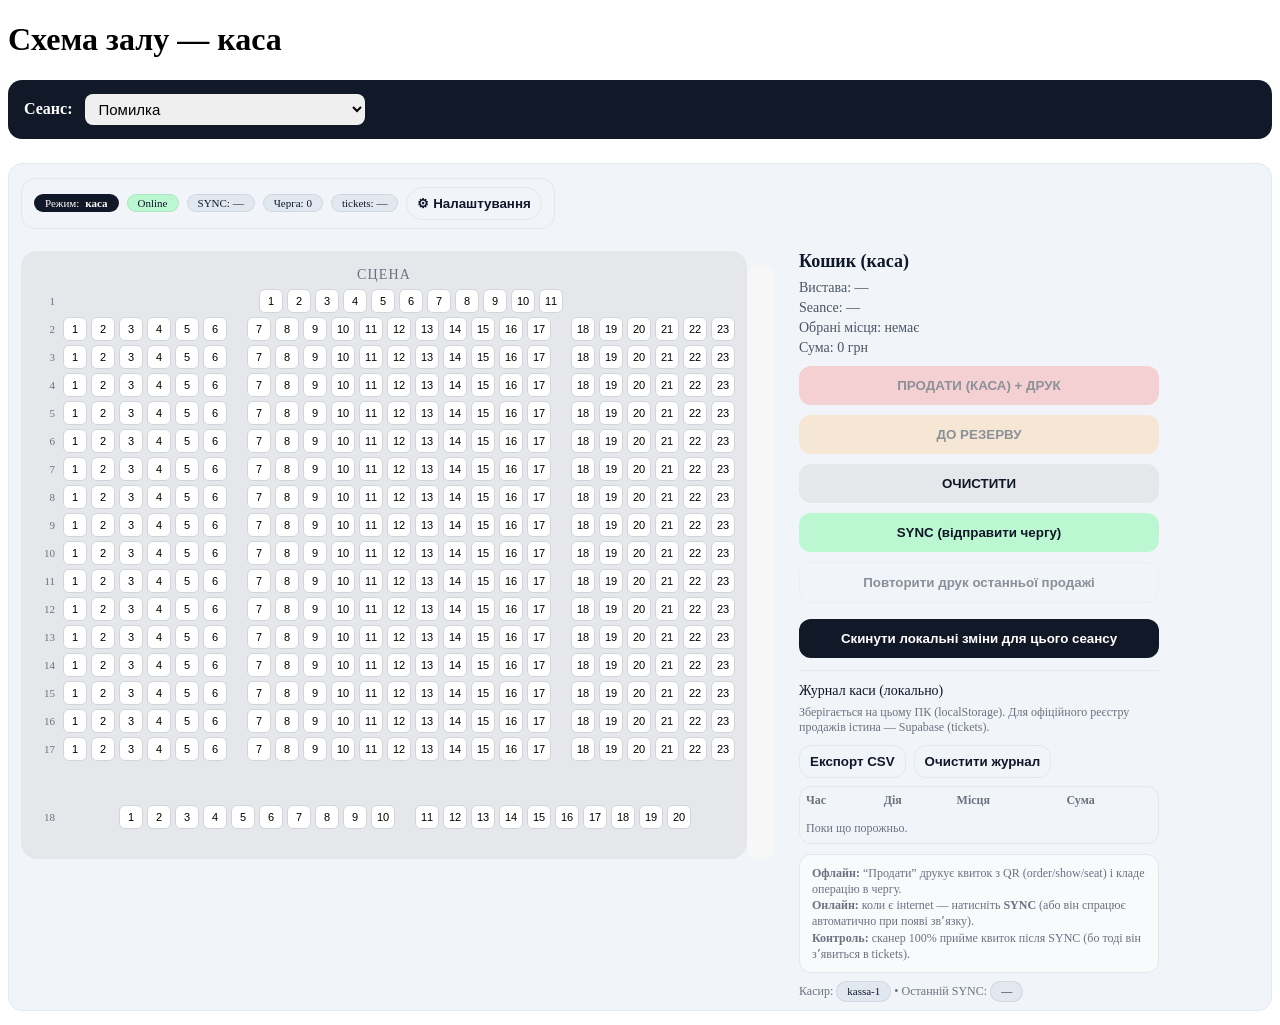
==== commit 8008e5b1: "Update hall-cash.html" ====
--- a/cashier/hall-cash.html
+++ b/cashier/hall-cash.html
@@ -1072,15 +1072,14 @@
       const prices = {};
       for (const k of keys) prices[k] = Number(selected.get(k)?.price || 0);
 
-      const op = {
-        op_id,
-        type: "sale",
-        seance_id: SEANCE_ID,
-        show_slug: showSlug,
-        seats: keys,
-        prices,
-        sold_at: new Date().toISOString(),
-      };
+      const ops = keys.map(k => ({
+  op_id: genOpId(), // отдельный op_id на каждое место
+  type: "sale",
+  seance_id: SEANCE_ID,
+  seat_label: k,
+  price: Number(prices[k] || 0),
+  created_at: new Date().toISOString()
+}));
 
       const queue = loadQueue();
       queue.push(op);
